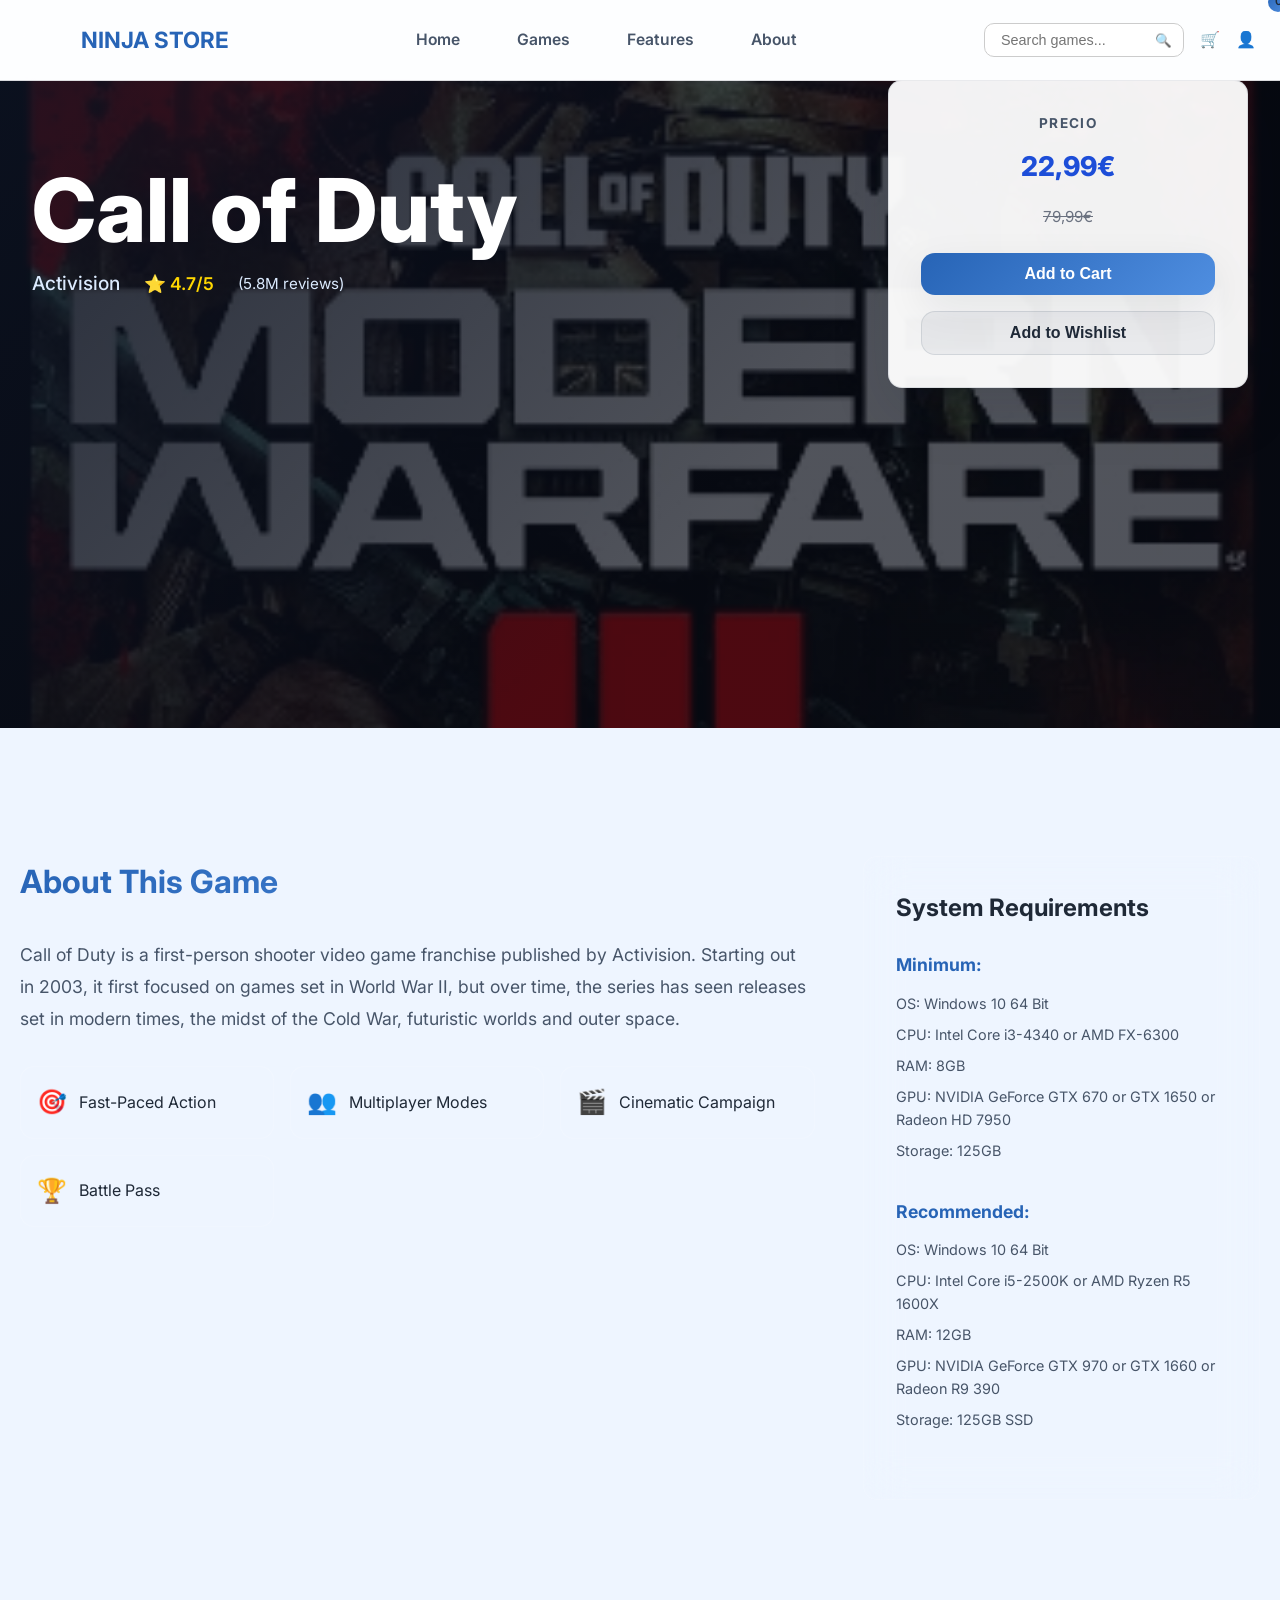
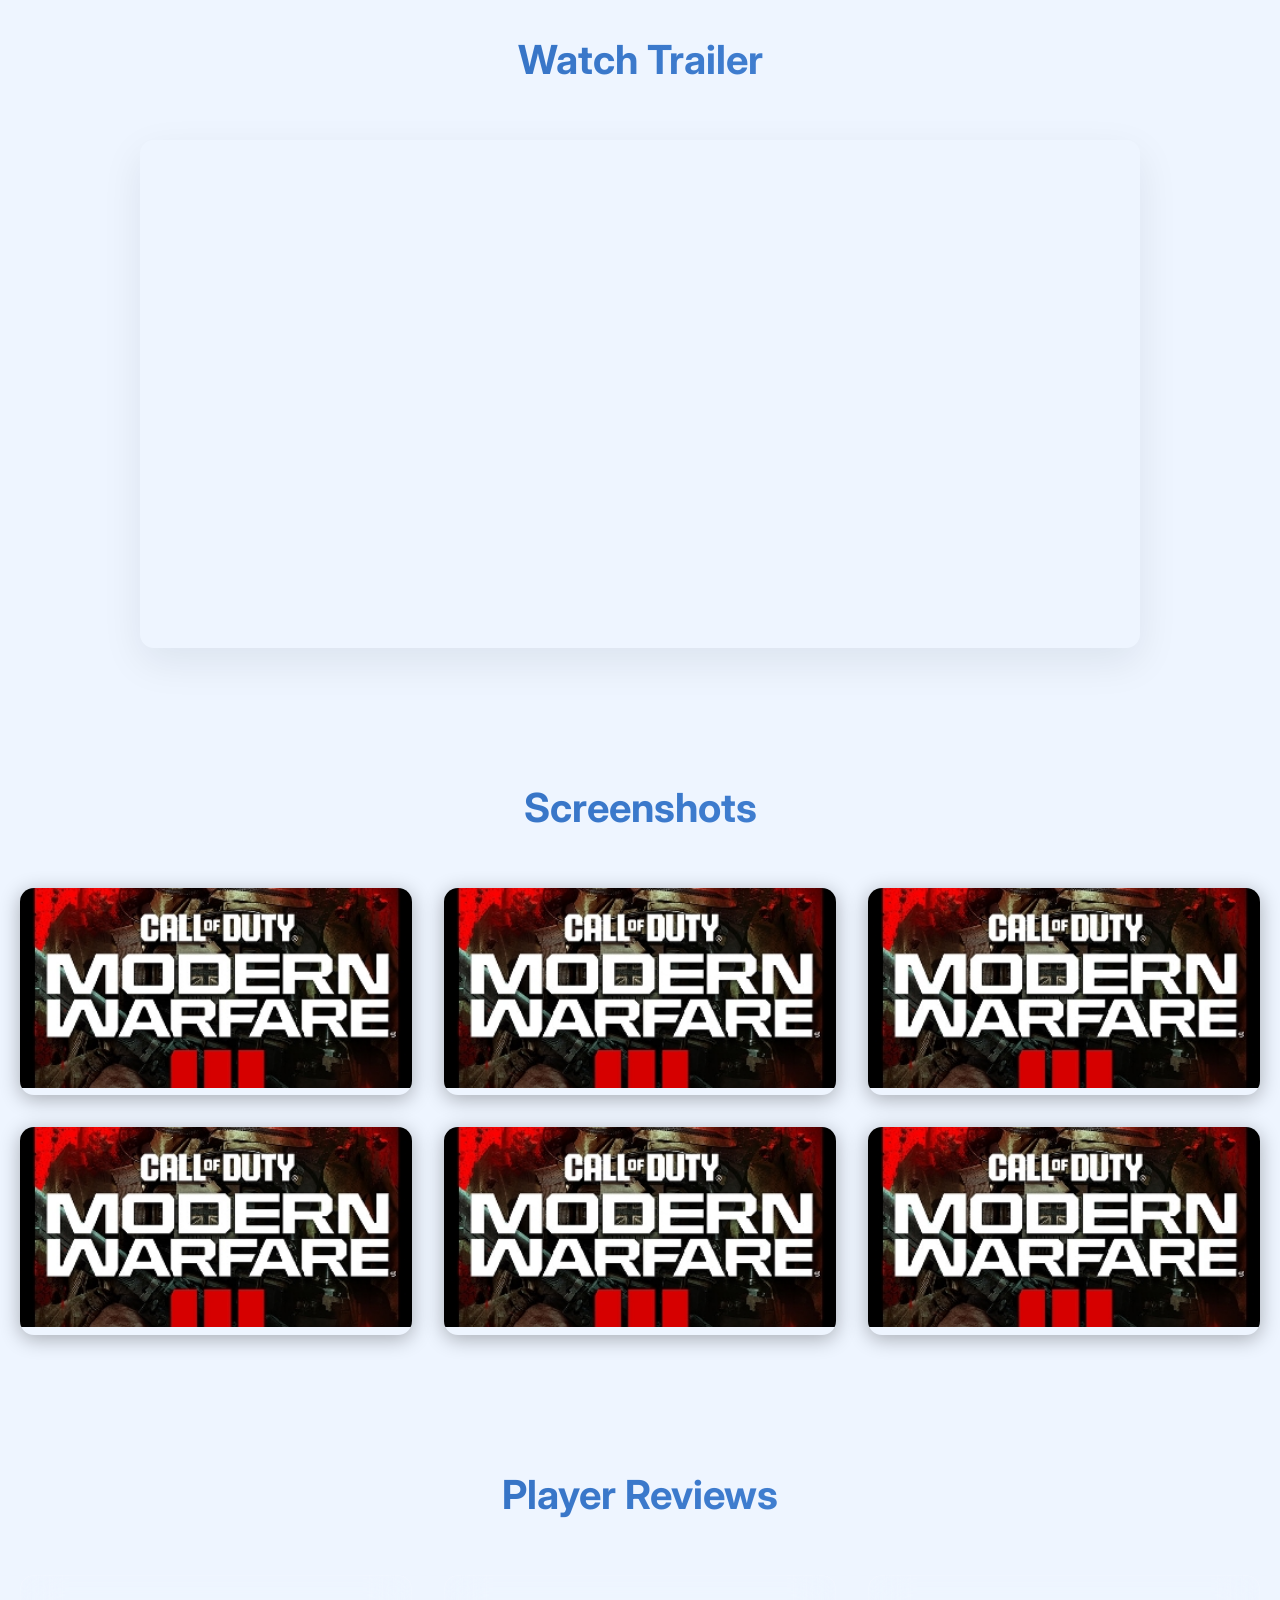
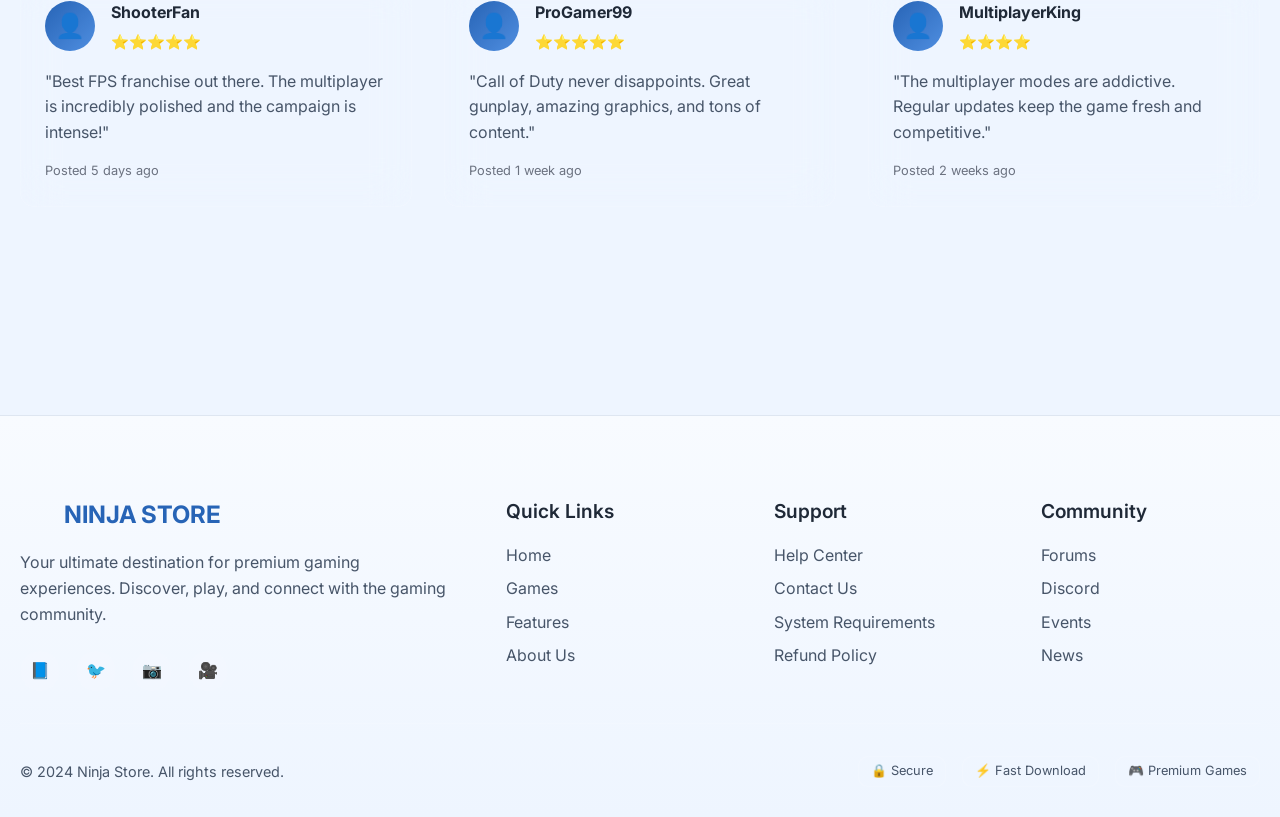
==== web/cod.html @ dfdd84ed "npi" ====
﻿<!DOCTYPE html>
<html lang="en">
<head>
    <meta charset="UTF-8">
    <meta name="viewport" content="width=device-width, initial-scale=1.0">
    <title>Call of Duty - Epic Games Store</title>
    <link rel="stylesheet" href="css.css">
    <link rel="icon" href="img/favicon.png">
    <link href="https://fonts.googleapis.com/css2?family=Inter:wght@300;400;500;600;700&display=swap" rel="stylesheet">
</head>
<body>
    <!-- Navigation -->
    <nav class="navbar">
        <div class="nav-container">
            <div class="nav-logo">
                <div class="logo"></div>
                <span class="logo-text">NINJA STORE</span>
            </div>

            <div class="nav-menu">
                <a href="Index.html" class="nav-link">Home</a>
                <a href="#games" class="nav-link">Games</a>
                <a href="#features" class="nav-link">Features</a>
                <a href="#about" class="nav-link">About</a>
            </div>

            <div class="nav-actions">
                <div class="search-box">
                    <input type="text" placeholder="Search games..." class="search-input">
                    <button class="search-btn">🔍</button>
                </div>
                <div class="cart-icon">🛒 <span class="cart-count">0</span></div>
                <div class="user-icon">👤</div>
            </div>
        </div>
    </nav>

    <!-- Game Banner -->
    <section class="game-banner">
        <div class="game-banner-bg" style="background-image: url('img/call of duty.jpg');"></div>
        <div class="game-banner-overlay"></div>
        <div class="game-banner-content">
            <div class="game-title-section">
                <h1 class="game-title">Call of Duty</h1>
                <div class="game-meta">
                    <span class="game-developer">Activision</span>
                    <span class="game-rating">⭐ 4.7/5</span>
                    <span class="game-reviews">(5.8M reviews)</span>
                </div>
            </div>
            <div class="game-price-box">
                <div class="price-label">Precio</div>
                <div class="price-discount">22,99€</div>
                <div class="original-price">79,99€</div>
                <div class="price-actions">
                    <button class="btn-primary">Add to Cart</button>
                    <button class="btn-secondary">Add to Wishlist</button>
                </div>
            </div>
        </div>
    </section>

    <!-- Game Content -->
    <main class="game-content">
        <!-- Game Description -->
        <section class="game-section">
            <div class="container">
                <div class="game-description-grid">
                    <div class="game-description">
                        <h2>About This Game</h2>
                        <p>Call of Duty is a first-person shooter video game franchise published by Activision. Starting out in 2003, it first focused on games set in World War II, but over time, the series has seen releases set in modern times, the midst of the Cold War, futuristic worlds and outer space.</p>

                        <div class="game-highlights">
                            <div class="highlight-item">
                                <span class="highlight-icon">🎯</span>
                                <span>Fast-Paced Action</span>
                            </div>
                            <div class="highlight-item">
                                <span class="highlight-icon">👥</span>
                                <span>Multiplayer Modes</span>
                            </div>
                            <div class="highlight-item">
                                <span class="highlight-icon">🎬</span>
                                <span>Cinematic Campaign</span>
                            </div>
                            <div class="highlight-item">
                                <span class="highlight-icon">🏆</span>
                                <span>Battle Pass</span>
                            </div>
                        </div>
                    </div>

                    <div class="game-sidebar">
                        <div class="game-specs">
                            <h3>System Requirements</h3>
                            <div class="specs-section">
                                <h4>Minimum:</h4>
                                <ul>
                                    <li>OS: Windows 10 64 Bit</li>
                                    <li>CPU: Intel Core i3-4340 or AMD FX-6300</li>
                                    <li>RAM: 8GB</li>
                                    <li>GPU: NVIDIA GeForce GTX 670 or GTX 1650 or Radeon HD 7950</li>
                                    <li>Storage: 125GB</li>
                                </ul>
                            </div>
                            <div class="specs-section">
                                <h4>Recommended:</h4>
                                <ul>
                                    <li>OS: Windows 10 64 Bit</li>
                                    <li>CPU: Intel Core i5-2500K or AMD Ryzen R5 1600X</li>
                                    <li>RAM: 12GB</li>
                                    <li>GPU: NVIDIA GeForce GTX 970 or GTX 1660 or Radeon R9 390</li>
                                    <li>Storage: 125GB SSD</li>
                                </ul>
                            </div>
                        </div>
                    </div>
                </div>
            </div>
        </section>

        <!-- Game Trailer -->
        <section class="game-section trailer-section">
            <div class="container">
                <h2>Watch Trailer</h2>
                <div class="trailer-container">
                    <div class="trailer-video">
                        <iframe width="100%" height="500" src="https://www.youtube.com/embed/LJW2SX1H9_4" frameborder="0" allowfullscreen></iframe>
                    </div>
                </div>
            </div>
        </section>

        <!-- Game Gallery -->
        <section class="game-section gallery-section">
            <div class="container">
                <h2>Screenshots</h2>
                <div class="gallery-grid">
                    <div class="gallery-item">
                        <img src="img/call of duty.jpg" alt="COD Screenshot 1">
                    </div>
                    <div class="gallery-item">
                        <img src="img/call of duty.jpg" alt="COD Screenshot 2">
                    </div>
                    <div class="gallery-item">
                        <img src="img/call of duty.jpg" alt="COD Screenshot 3">
                    </div>
                    <div class="gallery-item">
                        <img src="img/call of duty.jpg" alt="COD Screenshot 4">
                    </div>
                    <div class="gallery-item">
                        <img src="img/call of duty.jpg" alt="COD Screenshot 5">
                    </div>
                    <div class="gallery-item">
                        <img src="img/call of duty.jpg" alt="COD Screenshot 6">
                    </div>
                </div>
            </div>
        </section>

        <!-- Reviews Section -->
        <section class="game-section reviews-section">
            <div class="container">
                <h2>Player Reviews</h2>
                <div class="reviews-grid">
                    <div class="review-card">
                        <div class="review-header">
                            <div class="review-avatar">👤</div>
                            <div class="review-info">
                                <h4>ShooterFan</h4>
                                <div class="review-rating">⭐⭐⭐⭐⭐</div>
                            </div>
                        </div>
                        <p class="review-text">"Best FPS franchise out there. The multiplayer is incredibly polished and the campaign is intense!"</p>
                        <div class="review-date">Posted 5 days ago</div>
                    </div>

                    <div class="review-card">
                        <div class="review-header">
                            <div class="review-avatar">👤</div>
                            <div class="review-info">
                                <h4>ProGamer99</h4>
                                <div class="review-rating">⭐⭐⭐⭐⭐</div>
                            </div>
                        </div>
                        <p class="review-text">"Call of Duty never disappoints. Great gunplay, amazing graphics, and tons of content."</p>
                        <div class="review-date">Posted 1 week ago</div>
                    </div>

                    <div class="review-card">
                        <div class="review-header">
                            <div class="review-avatar">👤</div>
                            <div class="review-info">
                                <h4>MultiplayerKing</h4>
                                <div class="review-rating">⭐⭐⭐⭐</div>
                            </div>
                        </div>
                        <p class="review-text">"The multiplayer modes are addictive. Regular updates keep the game fresh and competitive."</p>
                        <div class="review-date">Posted 2 weeks ago</div>
                    </div>
                </div>
            </div>
        </section>
    </main>

    <!-- Footer -->
    <footer class="footer">
        <div class="container">
            <div class="footer-content">
                <div class="footer-section">
                    <div class="footer-logo">
                        <div class="footer-logo-img logo"></div>
                        <span class="footer-logo-text">NINJA STORE</span>
                    </div>
                    <p class="footer-description">Your ultimate destination for premium gaming experiences. Discover, play, and connect with the gaming community.</p>
                    <div class="footer-social">
                        <a href="#" class="social-link">📘</a>
                        <a href="#" class="social-link">🐦</a>
                        <a href="#" class="social-link">📷</a>
                        <a href="#" class="social-link">🎥</a>
                    </div>
                </div>

                <div class="footer-section">
                    <h4>Quick Links</h4>
                    <ul class="footer-links">
                        <li><a href="Index.html">Home</a></li>
                        <li><a href="#games">Games</a></li>
                        <li><a href="#features">Features</a></li>
                        <li><a href="#about">About Us</a></li>
                    </ul>
                </div>

                <div class="footer-section">
                    <h4>Support</h4>
                    <ul class="footer-links">
                        <li><a href="#">Help Center</a></li>
                        <li><a href="#">Contact Us</a></li>
                        <li><a href="#">System Requirements</a></li>
                        <li><a href="#">Refund Policy</a></li>
                    </ul>
                </div>

                <div class="footer-section">
                    <h4>Community</h4>
                    <ul class="footer-links">
                        <li><a href="#">Forums</a></li>
                        <li><a href="#">Discord</a></li>
                        <li><a href="#">Events</a></li>
                        <li><a href="#">News</a></li>
                    </ul>
                </div>
            </div>

            <div class="footer-bottom">
                <p>&copy; 2024 Ninja Store. All rights reserved.</p>
                <div class="footer-badges">
                    <span class="badge">🔒 Secure</span>
                    <span class="badge">⚡ Fast Download</span>
                    <span class="badge">🎮 Premium Games</span>
                </div>
            </div>
        </div>
    </footer>

    <script src="modal.js"></script>
</body>
</html>
---- web/css.css ----
﻿/* ===== MODERN GAMING THEME ===== */
:root {
  --primary-bg: #eef5ff;
  --secondary-bg: #ffffff;
  --accent-bg: #f6f9ff;
  --neon-blue: #2764b6;
  --neon-purple: #4b4f6b;
  --neon-pink: #e94878;
  --text-primary: #1f2937;
  --text-secondary: #475569;
  --text-muted: #6b7280;
  --gradient-primary: linear-gradient(135deg, #2764b6, #4f8ee0);
  --gradient-secondary: linear-gradient(135deg, #e94878, #8f6dcd);
  --shadow-primary: 0 14px 40px rgba(15, 23, 42, 0.08);
  --shadow-secondary: 0 10px 30px rgba(15, 23, 42, 0.06);
  --border-radius: 14px;
  --border-radius-sm: 10px;
  --transition: all 0.3s ease;
}

* {
  margin: 0;
  padding: 0;
  box-sizing: border-box;
}

body {
  font-family: 'Inter', -apple-system, BlinkMacSystemFont, 'Segoe UI', Roboto, sans-serif;
  background: var(--primary-bg);
  color: var(--text-primary);
  line-height: 1.6;
  overflow-x: hidden;
}

/* ===== HERO BANNER ===== */
.hero-banner {
  position: relative;
  min-height: 80vh;
  display: flex;
  align-items: center;
  justify-content: center;
  overflow: hidden;
  background: linear-gradient(135deg, #f5f8ff, #e8efff);
}

.hero-overlay {
  position: absolute;
  inset: 0;
  background: radial-gradient(circle at top left, rgba(39, 100, 182, 0.16), transparent 35%),
              radial-gradient(circle at bottom right, rgba(233, 72, 120, 0.1), transparent 30%);
}

.hero-content {
  position: relative;
  z-index: 2;
  text-align: center;
  max-width: 760px;
  padding: 2rem 20px;
  animation: fadeInUp 0.9s ease-out;
}

.hero-title {
  font-size: clamp(3rem, 7vw, 5.2rem);
  font-weight: 800;
  color: var(--text-primary);
  margin-bottom: 1rem;
  letter-spacing: -0.03em;
  line-height: 1.05;
}

.hero-subtitle {
  font-size: clamp(1rem, 2.2vw, 1.35rem);
  color: var(--text-secondary);
  margin-bottom: 2rem;
  font-weight: 500;
  max-width: 620px;
  margin-left: auto;
  margin-right: auto;
}

.hero-button {
  display: inline-flex;
  align-items: center;
  gap: 12px;
  background: linear-gradient(135deg, #2764b6, #4f8ee0);
  color: #ffffff;
  padding: 16px 34px;
  border-radius: 999px;
  border: none;
  font-size: 1.05rem;
  font-weight: 700;
  cursor: pointer;
  transition: var(--transition);
  box-shadow: 0 18px 45px rgba(39, 100, 182, 0.18);
  text-decoration: none;
  position: relative;
  overflow: hidden;
}

.hero-button::before {
  content: '';
  position: absolute;
  top: 0;
  left: -100%;
  width: 100%;
  height: 100%;
  background: rgba(255, 255, 255, 0.2);
  transition: left 0.5s;
}

.hero-button:hover::before {
  left: 100%;
}

.hero-button:hover {
  transform: translateY(-2px);
  box-shadow: 0 8px 20px rgba(0, 0, 0, 0.12);
}

.hero-button svg {
  transition: transform 0.3s ease;
}

.hero-button:hover svg {
  transform: translateY(2px);
}

.hero-particles {
  position: absolute;
  top: 0;
  left: 0;
  width: 100%;
  height: 100%;
  pointer-events: none;
}

.particle {
  position: absolute;
  background: var(--neon-blue);
  border-radius: 50%;
  animation: float 6s ease-in-out infinite;
}

.particle-1 {
  width: 4px;
  height: 4px;
  top: 20%;
  left: 10%;
  animation-delay: 0s;
}

.particle-2 {
  width: 6px;
  height: 6px;
  top: 60%;
  right: 15%;
  animation-delay: 2s;
  background: var(--neon-purple);
}

.particle-3 {
  width: 3px;
  height: 3px;
  bottom: 30%;
  left: 80%;
  animation-delay: 4s;
  background: var(--neon-pink);
}

@keyframes float {
  0%, 100% {
    transform: translateY(0px) rotate(0deg);
    opacity: 0.7;
  }
  50% {
    transform: translateY(-20px) rotate(180deg);
    opacity: 1;
  }
}

@keyframes fadeInUp {
  from {
    opacity: 0;
    transform: translateY(30px);
  }
  to {
    opacity: 1;
    transform: translateY(0);
  }
}

/* ===== NAVIGATION ===== */
.navbar {
  position: fixed;
  top: 0;
  left: 0;
  width: 100%;
  background: rgba(255, 255, 255, 0.88);
  border-bottom: 1px solid rgba(15, 23, 42, 0.08);
  backdrop-filter: blur(18px);
  z-index: 1000;
  transition: all 0.3s ease;
}

.navbar.scrolled {
  background: rgba(255, 255, 255, 0.96);
  box-shadow: 0 18px 50px rgba(15, 23, 42, 0.09);
}

.nav-container {
  max-width: 1400px;
  margin: 0 auto;
  padding: 0 24px;
  display: flex;
  align-items: center;
  justify-content: space-between;
  height: 80px;
}

.nav-logo {
  display: flex;
  align-items: center;
  gap: 12px;
}

.logo-img {
  width: 40px;
  height: 40px;
  transition: var(--transition);
}

.logo-img:hover {
  transform: scale(1.05);
}

.logo-text {
  font-size: 1.4rem;
  font-weight: 700;
  color: var(--neon-blue);
}

.nav-menu {
  display: flex;
  gap: 1.8rem;
}

.nav-link {
  color: var(--text-secondary);
  text-decoration: none;
  font-weight: 600;
  font-size: 0.98rem;
  position: relative;
  transition: var(--transition);
  padding: 10px 14px;
  border-radius: var(--border-radius-sm);
}

.nav-link:hover,
.nav-link.active {
  color: var(--neon-blue);
  background: rgba(0, 119, 204, 0.08);
}

.nav-link::after {
  content: '';
  position: absolute;
  bottom: 0;
  left: 50%;
  width: 0;
  height: 2px;
  background: var(--gradient-primary);
  transition: all 0.3s ease;
  transform: translateX(-50%);
}

.nav-link:hover::after,
.nav-link.active::after {
  width: 100%;
}

.nav-actions {
  display: flex;
  align-items: center;
  gap: 1rem;
}

.search-box {
  position: relative;
  display: flex;
  align-items: center;
}

.search-input {
  background: #ffffff;
  border: 1px solid #cccccc;
  border-radius: var(--border-radius-sm);
  padding: 8px 40px 8px 16px;
  color: var(--text-primary);
  font-size: 0.9rem;
  width: 200px;
  transition: var(--transition);
}

.search-input:focus {
  outline: none;
  border-color: var(--neon-blue);
  box-shadow: 0 0 0 2px rgba(0, 119, 204, 0.15);
  width: 250px;
}

.search-btn {
  position: absolute;
  right: 8px;
  background: none;
  border: none;
  color: var(--text-secondary);
  cursor: pointer;
  padding: 4px;
  border-radius: 4px;
  transition: var(--transition);
}

.search-btn:hover {
  color: var(--neon-blue);
  background: rgba(0, 119, 204, 0.1);
}

.cart-btn,
.user-btn {
  position: relative;
  background: #ffffff;
  border: 1px solid #cccccc;
  border-radius: var(--border-radius-sm);
  padding: 10px;
  color: var(--text-secondary);
  cursor: pointer;
  transition: var(--transition);
}

.cart-btn:hover,
.user-btn:hover {
  background: #f0f8ff;
  border-color: var(--neon-blue);
  color: var(--neon-blue);
  transform: scale(1.05);
}

.language-selector {
  display: flex;
  align-items: center;
}

.language-selector select {
  background: #ffffff;
  border: 1px solid #cccccc;
  border-radius: 999px;
  color: var(--text-primary);
  padding: 8px 12px;
  font-size: 0.9rem;
  cursor: pointer;
  transition: var(--transition);
}

.language-selector select:hover {
  border-color: var(--neon-blue);
}

.language-selector select:focus {
  outline: none;
  box-shadow: 0 0 0 4px rgba(0, 119, 204, 0.15);
}

.cart-count {
  position: absolute;
  top: -8px;
  right: -8px;
  background: var(--gradient-primary);
  color: var(--text-primary);
  border-radius: 50%;
  width: 20px;
  height: 20px;
  font-size: 0.7rem;
  font-weight: 600;
  display: flex;
  align-items: center;
  justify-content: center;
}

/* ===== CONTAINER & SECTIONS ===== */
.container {
  max-width: 1400px;
  margin: 0 auto;
  padding: 0 20px;
}

.games-section {
  padding: 120px 0 80px;
}

.section-header {
  text-align: center;
  margin-bottom: 4rem;
}

.section-title {
  font-size: clamp(2rem, 4vw, 3rem);
  font-weight: 700;
  background: var(--gradient-primary);
  -webkit-background-clip: text;
  -webkit-text-fill-color: transparent;
  background-clip: text;
  margin-bottom: 1rem;
}

.section-subtitle {
  font-size: 1.1rem;
  color: var(--text-secondary);
  max-width: 600px;
  margin: 0 auto;
}

.view-all-container {
  text-align: center;
  margin-top: 3rem;
}

.view-all-btn {
  display: inline-flex;
  align-items: center;
  gap: 8px;
  background: rgba(255, 255, 255, 0.05);
  border: 1px solid rgba(255, 255, 255, 0.1);
  color: var(--text-primary);
  padding: 12px 24px;
  border-radius: var(--border-radius);
  font-size: 1rem;
  font-weight: 500;
  cursor: pointer;
  transition: var(--transition);
  text-decoration: none;
}

.view-all-btn:hover {
  background: #0077cc;
  border-color: var(--neon-blue);
  transform: translateY(-2px);
  box-shadow: var(--shadow-primary);
}

.view-all-btn svg {
  transition: transform 0.3s ease;
}

.view-all-btn:hover svg {
  transform: translateX(4px);
}

/* ===== FEATURES SECTION ===== */
.features-section {
  padding: 80px 0;
  background: rgba(255, 255, 255, 0.02);
}

.features-grid {
  display: grid;
  grid-template-columns: repeat(auto-fit, minmax(300px, 1fr));
  gap: 2rem;
  margin-top: 3rem;
}

.feature-card {
  background: #ffffff;
  border: 1px solid #cccccc;
  border-radius: var(--border-radius);
  padding: 2rem;
  text-align: center;
  transition: var(--transition);
  position: relative;
  overflow: hidden;
}

.feature-card::before {
  content: '';
  position: absolute;
  top: 0;
  left: 0;
  width: 100%;
  height: 100%;
  background: rgba(255, 255, 255, 0.06);
  opacity: 0;
  transition: opacity 0.3s ease;
}

.feature-card:hover::before {
  opacity: 1;
}

.feature-card:hover {
  transform: translateY(-3px);
  border-color: var(--neon-blue);
  box-shadow: var(--shadow-primary);
}

.feature-icon {
  width: 80px;
  height: 80px;
  margin: 0 auto 1.5rem;
  background: #0077cc;
  border-radius: 50%;
  display: flex;
  align-items: center;
  justify-content: center;
  color: #ffffff;
  transition: var(--transition);
}

.feature-card:hover .feature-icon {
  transform: scale(1.05);
  box-shadow: 0 0 12px rgba(0, 0, 0, 0.08);
}

.feature-card h3 {
  font-size: 1.5rem;
  font-weight: 600;
  margin-bottom: 1rem;
  color: var(--text-primary);
}

.feature-card p {
  color: var(--text-secondary);
  line-height: 1.6;
}
.oferta_joc{
    width: 341px; 
    /*IMPORTANT*/
    margin-right: 0px; 
}
.imatge_joc {
  border-radius: 12px 12px 0px 0px;
    background-image:var(--joc-bg);
    background-size: 100%;
    background-position: 0px 0px;
    width: 341px;
    height: 450px;
    display: flex;
    transition-property: background-size, background-position, box-shadow, filter;
    transition-duration: 0.75s;
    transition-timing-function: ease-out;
    position: relative;
    overflow: hidden;
    box-shadow: 0 4px 12px rgba(0, 0, 0, 0.3);
}

.imatge_joc:hover{
   background-size: 110%;
   background-position: -20px -40px;
   box-shadow: 0 12px 28px rgba(255, 215, 0, 0.25), 0 8px 20px rgba(0, 0, 0, 0.5);
   filter: brightness(1.1);
}

/* View Details Overlay */
.imatge_joc::after {
  content: 'Ver Detalles';
  position: absolute;
  top: 0;
  left: 0;
  width: 100%;
  height: 100%;
  background: rgba(0, 0, 0, 0.8);
  display: flex;
  align-items: center;
  justify-content: center;
  font-size: 18px;
  font-weight: bold;
  color: white;
  opacity: 0;
  transition: opacity 0.4s ease, transform 0.4s ease;
  border-radius: 12px 12px 0px 0px;
  transform: scale(0.95);
}

.imatge_joc:hover::after {
  opacity: 1;
  transform: scale(1);
}

.fortnite{--joc-bg:url("img/fortnite.jpg"); }
.grandtheftautov{--joc-bg:url("img/gta.jpg"); }
.callofduty{--joc-bg:url("img/call of duty.jpg"); }
.schedule{--joc-bg:url("img/schedule1.webp"); }
.farcry{--joc-bg:url("img/farcry6.webp"); }
.fifa{--joc-bg:url("img/fifa26.webp"); }

.img_social{
    background-image:var(--social-bg) ;
    background-repeat: no-repeat;
    background-size: 75%;
    width: 64px;
    height: 64px;
    margin-right: 25px;
    transition: all 0.3s cubic-bezier(0.25, 0.46, 0.45, 0.94);
    background-position: center;
    float: left; 
}
.img_social:hover{
   background-size: 100%;
   transform: scale(1.15);
   filter: drop-shadow(0 4px 8px rgba(255, 215, 0, 0.3));
}
.twitter{
  --social-bg:url('img/social/twitter.png');}
.facebook{
   --social-bg:url('img/social/facebook.png');}
.twitch{
    --social-bg:url('img/social/twitch.png');}
.youtube{
    --social-bg:url('img/social/youtube.png');}
.instagram{
    --social-bg:url('img/social/instagram.png');}
.discord{
    --social-bg:url('img/social/discord.png');}
@keyframes titleGlow {
    from {
        color: white;
        text-shadow: 0 0 0px rgba(255, 215, 0, 0);
    }
    to {
        color: #ffd700;
        text-shadow: 0 0 12px rgba(255, 215, 0, 0.6);
    }
}

.titol_jocs{
    font-weight: bold;
    font-size: 18px;
    color: white;
    transition: all 0.3s cubic-bezier(0.25, 0.46, 0.45, 0.94);
    letter-spacing: 0.5px;
}

.slide:hover .titol_jocs {
    animation: titleGlow 0.5s ease-out forwards;
}
/* ===== GLASSMORPHISM CARD INFO ===== */
.info_joc_oferta{
    padding: 24px;
    margin-top: -4px;
    background: rgba(255, 255, 255, 0.08);
    backdrop-filter: blur(20px);
    border: 1px solid rgba(255, 255, 255, 0.1);
    width: 300px;
    border-radius: 0 0 var(--border-radius) var(--border-radius);
    float: left;
    transition: var(--transition);
    box-shadow: 0 8px 32px rgba(0, 0, 0, 0.3);
    position: relative;
}

.info_joc_oferta::before {
  content: '';
  position: absolute;
  top: 0;
  left: 0;
  right: 0;
  height: 1px;
  background: #cccccc;
  opacity: 0;
  transition: opacity 0.3s ease;
}

.slide:hover .info_joc_oferta::before {
  opacity: 1;
}

.slide:hover .info_joc_oferta {
    background: rgba(255, 255, 255, 0.16);
    border-color: #cccccc;
    box-shadow: 0 8px 20px rgba(0, 0, 0, 0.08);
    transform: translateY(-1px);
}

/* ===== GAME CARD HOVER PREVIEW ===== */
.slide {
    position: relative;
    transition: var(--transition);
}

.game-hover-preview {
    position: absolute;
    top: 100%;
    left: 50%;
    transform: translateX(-50%);
    background: #ffffff;
    border: 1px solid #cccccc;
    border-radius: var(--border-radius);
    padding: 1rem;
    min-width: 250px;
    opacity: 0;
    visibility: hidden;
    z-index: 1000;
    transition: all 0.3s ease;
    box-shadow: 0 8px 20px rgba(0, 0, 0, 0.08);
    pointer-events: none;
}

.slide:hover .game-hover-preview {
    opacity: 1;
    visibility: visible;
    transform: translateX(-50%) translateY(10px);
}

.game-preview-title {
    color: var(--neon-blue);
    font-size: 1.1rem;
    font-weight: 600;
    margin-bottom: 0.5rem;
    text-align: center;
}

.game-preview-desc {
    color: var(--text-secondary);
    font-size: 0.9rem;
    line-height: 1.4;
    margin-bottom: 1rem;
    text-align: center;
}

.game-preview-price {
    display: flex;
    justify-content: center;
    align-items: center;
    gap: 0.5rem;
}

.game-preview-price .final-price {
    color: var(--neon-blue);
    font-weight: 700;
    font-size: 1.1rem;
}

.game-preview-price .original-price {
    color: var(--text-muted);
    text-decoration: line-through;
    font-size: 0.9rem;
}

.game-preview-link {
    display: block;
    text-align: center;
    margin-top: 0.5rem;
    color: var(--neon-blue);
    text-decoration: none;
    font-size: 0.9rem;
    font-weight: 500;
    transition: var(--transition);
}

.game-preview-link:hover {
    color: var(--text-primary);
}

/* ===== MODERN TEXT STYLES ===== */
.titol_jocs{
    font-weight: 700;
    font-size: 1.4rem;
    color: var(--text-primary);
    transition: var(--transition);
    letter-spacing: 0.5px;
    margin-bottom: 8px;
    line-height: 1.3;
}

.slide:hover .titol_jocs {
    color: var(--neon-blue);
    transform: translateY(-1px);
}

.Edition{
    color: var(--text-secondary);
    font-size: 0.9rem;
    font-weight: 500;
    text-transform: uppercase;
    letter-spacing: 1px;
    margin-bottom: 16px;
    transition: var(--transition);
}

.slide:hover .Edition {
    color: var(--neon-purple);
}

/* ===== MODERN PRICE STYLES ===== */
.preus {
    display: flex;
    align-items: center;
    justify-content: space-between;
    gap: 12px;
}
.descompte{
    background: #cc0000;
    color: white;
    padding: 8px 16px;
    border-radius: var(--border-radius-sm);
    font-weight: 700;
    font-size: 1rem;
    box-shadow: 0 4px 12px rgba(0, 0, 0, 0.08);
    transition: var(--transition);
    border: 1px solid #a30000;
}

.slide:hover .descompte {
    animation: discountPulse 0.6s ease-in-out;
    box-shadow: 0 6px 20px rgba(0, 0, 0, 0.12);
    background: #cc0000;
}

.preu_tatxat{
   color: var(--text-muted);
    text-decoration: line-through;
    font-size: 0.9rem;
    transition: var(--transition);
}

.slide:hover .preu_tatxat {
    color: var(--text-secondary);
}

.preu_actual {
   color: var(--neon-blue);
    font-weight: 700;
    font-size: 1.3rem;
    transition: var(--transition);
}

.slide:hover .preu_actual {
    color: #005cb8;
    transform: scale(1.03);
}
.Edition{
    color: #aaa;
    font-size: 14px;
    transition: all 0.3s ease;
    letter-spacing: 0.3px;
}

.slide:hover .Edition {
    color: #bbb;
}
.menu{
    display: flex;
    align-items: center;
    padding: 10px 30px;
    color: #111111;
   background-color: #f0f0f0;
   height: 60px;
   width: 101%;
   justify-content: space-between;
  margin-left:-70px;
}
.menu a{
    margin: 20px;
}
.logo{
    background-image:url(img/Ninja-Logo.png);
    width: 45px;
    height: 45px;
    transition-duration: 1s;
    transition-property: all;
}
.logo:hover{
    background-image:url(img/logo2.png);
}
.links_menu a {
  display: flex;
  padding: 0px 30px;
  color: aliceblue;
  text-decoration: none;
}

.links_menu a:hover{
    color: black;
    background-color: #dddddd;
    padding: 30px 30px;
    transition-property: all;
    transition-duration: 0.2s;
}
.links_menu {
    display: flex;
    align-items: center;
    /*border :1px solid white ; */
}
.xarxes_socials {
   justify-content: space-between;
    clear: both;
    /*border:1px solid black;*/
    width: 100%;
    height: 70px;
   justify-content: center;
   display: flex;

}
.cards {
    display: flex;
    justify-content: center;
}

/* ===== ANIMATIONS ===== */
@keyframes discountPulse {
    0%, 100% {
        transform: scale(1);
    }
    50% {
        transform: scale(1.1);
    }
}

@keyframes priceShine {
    0%, 100% {
        color: var(--neon-blue);
    }
    50% {
        color: var(--neon-purple);
    }
}

/* ===== FOOTER ===== */
.footer {
  background: linear-gradient(180deg, #f8fbff 0%, #eef5ff 100%);
  border-top: 1px solid rgba(39, 56, 82, 0.08);
  padding: 80px 0 30px;
  margin-top: 80px;
}

.footer-content {
  display: grid;
  grid-template-columns: 2fr 1fr 1fr 1fr;
  gap: 3rem;
  margin-bottom: 2rem;
}

.footer-section h4 {
  color: var(--text-primary);
  font-size: 1.2rem;
  font-weight: 600;
  margin-bottom: 1rem;
}

.footer-logo {
  display: flex;
  align-items: center;
  gap: 12px;
  margin-bottom: 1rem;
}

.footer-logo-img {
  width: 32px;
  height: 32px;
}

.footer-logo-text {
  font-size: 1.5rem;
  font-weight: 700;
  color: var(--neon-blue);
}

.footer-description {
  color: var(--text-secondary);
  line-height: 1.6;
  margin-bottom: 1.5rem;
}

.footer-social {
  display: flex;
  gap: 1rem;
}

.social-link {
  display: flex;
  align-items: center;
  justify-content: center;
  width: 40px;
  height: 40px;
  background: rgba(255, 255, 255, 0.05);
  border-radius: 50%;
  color: var(--text-secondary);
  transition: var(--transition);
  text-decoration: none;
}

.social-link:hover {
  background: var(--gradient-primary);
  color: var(--text-primary);
  transform: translateY(-3px);
  box-shadow: var(--shadow-primary);
}

.footer-links {
  list-style: none;
}

.footer-links li {
  margin-bottom: 0.5rem;
}

.footer-links a {
  color: var(--text-secondary);
  text-decoration: none;
  transition: var(--transition);
}

.footer-links a:hover {
  color: var(--neon-blue);
}

.footer-bottom {
  border-top: 1px solid rgba(255, 255, 255, 0.1);
  padding-top: 2rem;
  display: flex;
  justify-content: space-between;
  align-items: center;
  flex-wrap: wrap;
  gap: 1rem;
}

.footer-bottom p {
  color: var(--text-secondary);
  font-size: 0.9rem;
}

.footer-badges {
  display: flex;
  gap: 1rem;
}

.badge {
  background: rgba(255, 255, 255, 0.05);
  color: var(--text-secondary);
  padding: 4px 12px;
  border-radius: var(--border-radius-sm);
  font-size: 0.8rem;
  border: 1px solid rgba(255, 255, 255, 0.1);
}

/* ===== INDIVIDUAL GAME PAGE STYLES ===== */

/* Game Banner */
.game-banner {
  position: relative;
  min-height: 72vh;
  overflow: hidden;
  margin-top: 80px;
  background: linear-gradient(180deg, rgba(15, 23, 42, 0.12), rgba(15, 23, 42, 0.04));
}

.game-banner-bg {
  position: absolute;
  inset: 0;
  background-size: cover;
  background-position: center;
  filter: brightness(0.35) saturate(1.15);
  transform: scale(1.03);
}

.game-banner-overlay {
  position: absolute;
  inset: 0;
  background: linear-gradient(135deg, rgba(15, 23, 42, 0.72), rgba(39, 56, 104, 0.16) 60%);
}

.game-banner-content {
  position: relative;
  z-index: 2;
  height: 100%;
  display: flex;
  align-items: center;
  justify-content: space-between;
  padding: 0 2rem;
  max-width: 1400px;
  margin: 0 auto;
  gap: 3rem;
}

.game-title-section {
  flex: 1;
  max-width: 55%;
}

.game-title {
  font-size: clamp(3rem, 7vw, 5.5rem);
  font-weight: 800;
  color: #ffffff;
  margin-bottom: 1rem;
  line-height: 0.95;
}

.game-meta {
  display: flex;
  gap: 1.5rem;
  align-items: center;
  flex-wrap: wrap;
}

.game-developer {
  color: #dbeafe;
  font-size: 1.2rem;
  font-weight: 500;
}

.game-rating {
  color: #ffd700;
  font-size: 1.1rem;
  font-weight: 600;
}

.game-reviews {
  color: #dbeafe;
  font-size: 0.95rem;
}

.game-price-box {
  background: rgba(255, 255, 255, 0.95);
  border: 1px solid rgba(39, 62, 86, 0.12);
  border-radius: var(--border-radius);
  padding: 2rem;
  width: min(360px, 100%);
  box-shadow: 0 24px 60px rgba(15, 23, 42, 0.12);
}

.price-label {
  font-size: 0.85rem;
  color: var(--text-secondary);
  margin-bottom: 0.65rem;
  text-align: center;
  font-weight: 700;
  letter-spacing: 0.1em;
  text-transform: uppercase;
}

.price-discount {
  font-size: 1.7rem;
  font-weight: 800;
  color: #1d4ed8;
  text-align: center;
  margin-bottom: 1rem;
}

.original-price {
  color: var(--text-muted);
  text-decoration: line-through;
  font-size: 0.95rem;
  text-align: center;
  margin-bottom: 1.5rem;
}

.price-actions {
  display: flex;
  flex-direction: column;
  gap: 1rem;
}

.btn-primary, .btn-secondary {
  padding: 12px 24px;
  border-radius: var(--border-radius);
  font-weight: 600;
  font-size: 1rem;
  text-decoration: none;
  text-align: center;
  transition: var(--transition);
  border: none;
  cursor: pointer;
}

.btn-primary {
  background: var(--gradient-primary);
  color: #ffffff;
  box-shadow: var(--shadow-primary);
}

.btn-primary:hover {
  transform: translateY(-2px);
  box-shadow: 0 10px 24px rgba(15, 23, 42, 0.16);
}

.btn-secondary {
  background: rgba(39, 62, 86, 0.06);
  color: var(--text-primary);
  border: 1px solid rgba(39, 62, 86, 0.12);
}

.btn-secondary:hover {
  background: rgba(255, 255, 255, 0.2);
  border-color: var(--neon-blue);
}

/* Game Content */
.game-content {
  padding: 4rem 0;
}

.game-section {
  padding: 4rem 0;
}

.game-section h2 {
  font-size: 2.5rem;
  font-weight: 700;
  color: var(--text-primary);
  text-align: center;
  margin-bottom: 3rem;
  background: var(--gradient-primary);
  -webkit-background-clip: text;
  -webkit-text-fill-color: transparent;
  background-clip: text;
}

.game-description-grid {
  display: grid;
  grid-template-columns: 2fr 1fr;
  gap: 3rem;
  align-items: start;
}

.game-description h2 {
  text-align: left;
  margin-bottom: 2rem;
  font-size: 2rem;
}

.game-description p {
  color: var(--text-secondary);
  line-height: 1.8;
  font-size: 1.1rem;
  margin-bottom: 2rem;
}

.game-highlights {
  display: grid;
  grid-template-columns: repeat(auto-fit, minmax(200px, 1fr));
  gap: 1rem;
}

.highlight-item {
  display: flex;
  align-items: center;
  gap: 12px;
  padding: 1rem;
  background: rgba(255, 255, 255, 0.05);
  border-radius: var(--border-radius);
  border: 1px solid rgba(255, 255, 255, 0.1);
  transition: var(--transition);
}

.highlight-item:hover {
  background: rgba(255, 255, 255, 0.1);
  border-color: var(--neon-blue);
  transform: translateY(-2px);
}

.highlight-icon {
  font-size: 1.5rem;
}

.game-sidebar {
  position: sticky;
  top: 2rem;
}

.game-specs {
  background: rgba(255, 255, 255, 0.05);
  backdrop-filter: blur(20px);
  border: 1px solid rgba(255, 255, 255, 0.1);
  border-radius: var(--border-radius);
  padding: 2rem;
}

.game-specs h3 {
  color: var(--text-primary);
  font-size: 1.5rem;
  margin-bottom: 1.5rem;
}

.specs-section {
  margin-bottom: 2rem;
}

.specs-section h4 {
  color: var(--neon-blue);
  font-size: 1.1rem;
  margin-bottom: 0.5rem;
}

.specs-section ul {
  list-style: none;
  padding: 0;
}

.specs-section li {
  color: var(--text-secondary);
  padding: 0.25rem 0;
  font-size: 0.9rem;
}

/* Trailer Section */
.trailer-container {
  max-width: 1000px;
  margin: 0 auto;
}

.trailer-video {
  border-radius: var(--border-radius);
  overflow: hidden;
  box-shadow: var(--shadow-primary);
}

/* Gallery Section */
.gallery-grid {
  display: grid;
  grid-template-columns: repeat(auto-fit, minmax(300px, 1fr));
  gap: 2rem;
}

.gallery-item {
  border-radius: var(--border-radius);
  overflow: hidden;
  transition: var(--transition);
  box-shadow: 0 4px 20px rgba(0, 0, 0, 0.3);
}

.gallery-item:hover {
  transform: scale(1.05);
  box-shadow: 0 8px 30px rgba(0, 0, 0, 0.4);
}

.gallery-item img {
  width: 100%;
  height: 200px;
  object-fit: cover;
  transition: var(--transition);
}

.gallery-item:hover img {
  transform: scale(1.1);
}

/* Reviews Section */
.reviews-grid {
  display: grid;
  grid-template-columns: repeat(auto-fit, minmax(350px, 1fr));
  gap: 2rem;
}

.review-card {
  background: rgba(255, 255, 255, 0.05);
  backdrop-filter: blur(20px);
  border: 1px solid rgba(255, 255, 255, 0.1);
  border-radius: var(--border-radius);
  padding: 1.5rem;
  transition: var(--transition);
}

.review-card:hover {
  background: rgba(255, 255, 255, 0.1);
  border-color: var(--neon-blue);
  transform: translateY(-2px);
}

.review-header {
  display: flex;
  align-items: center;
  gap: 1rem;
  margin-bottom: 1rem;
}

.review-avatar {
  width: 50px;
  height: 50px;
  background: var(--gradient-primary);
  border-radius: 50%;
  display: flex;
  align-items: center;
  justify-content: center;
  font-size: 1.5rem;
}

.review-info h4 {
  color: var(--text-primary);
  margin-bottom: 0.25rem;
}

.review-rating {
  color: #ffd700;
  font-size: 0.9rem;
}

.review-text {
  color: var(--text-secondary);
  line-height: 1.6;
  margin-bottom: 1rem;
}

.review-date {
  color: var(--text-muted);
  font-size: 0.8rem;
}

/* ===== RESPONSIVE DESIGN ===== */
@media (max-width: 1024px) {
  .nav-menu {
    display: none;
  }

  .footer-content {
    grid-template-columns: 1fr;
    gap: 2rem;
  }

  .hero-title {
    font-size: clamp(2.5rem, 10vw, 5rem);
  }

  .game-banner-content {
    flex-direction: column;
    text-align: center;
    gap: 2rem;
  }

  .game-description-grid {
    grid-template-columns: 1fr;
  }

  .game-sidebar {
    position: static;
  }
}

@media (max-width: 768px) {
  .nav-actions {
    display: none;
  }

  .hero-banner {
    height: 90vh;
  }

  .hero-content {
    padding: 0 15px;
  }

  .features-grid {
    grid-template-columns: 1fr;
  }

  .footer-bottom {
    flex-direction: column;
    text-align: center;
  }

  .footer-badges {
    justify-content: center;
  }

  .game-banner {
    height: 60vh;
  }

  .game-title {
    font-size: clamp(2rem, 12vw, 4rem);
  }

  .game-meta {
    justify-content: center;
  }

  .game-price-box {
    min-width: 280px;
  }

  .price-actions {
    flex-direction: row;
    gap: 0.5rem;
  }

  .btn-primary, .btn-secondary {
    flex: 1;
    padding: 10px 16px;
    font-size: 0.9rem;
  }

  .gallery-grid {
    grid-template-columns: 1fr;
  }

  .reviews-grid {
    grid-template-columns: 1fr;
  }

  .trailer-video iframe {
    height: 250px;
  }
}
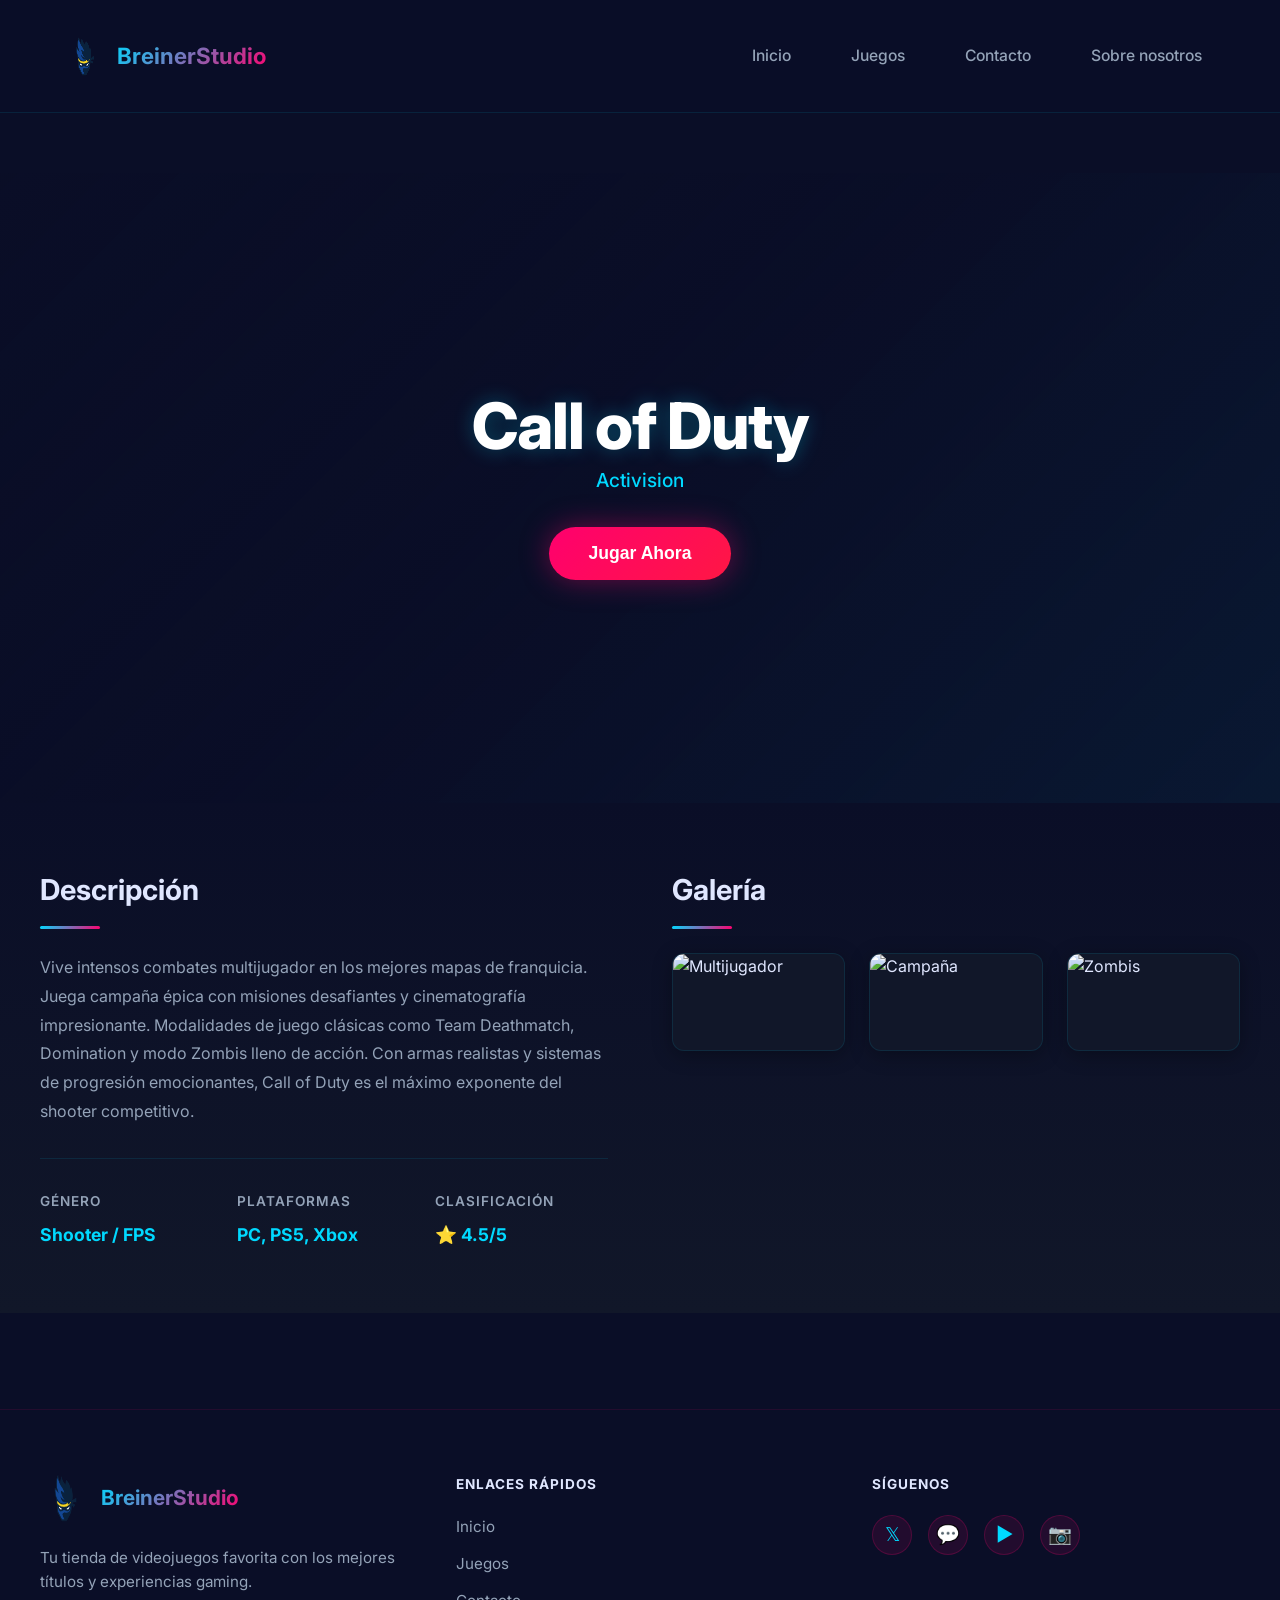
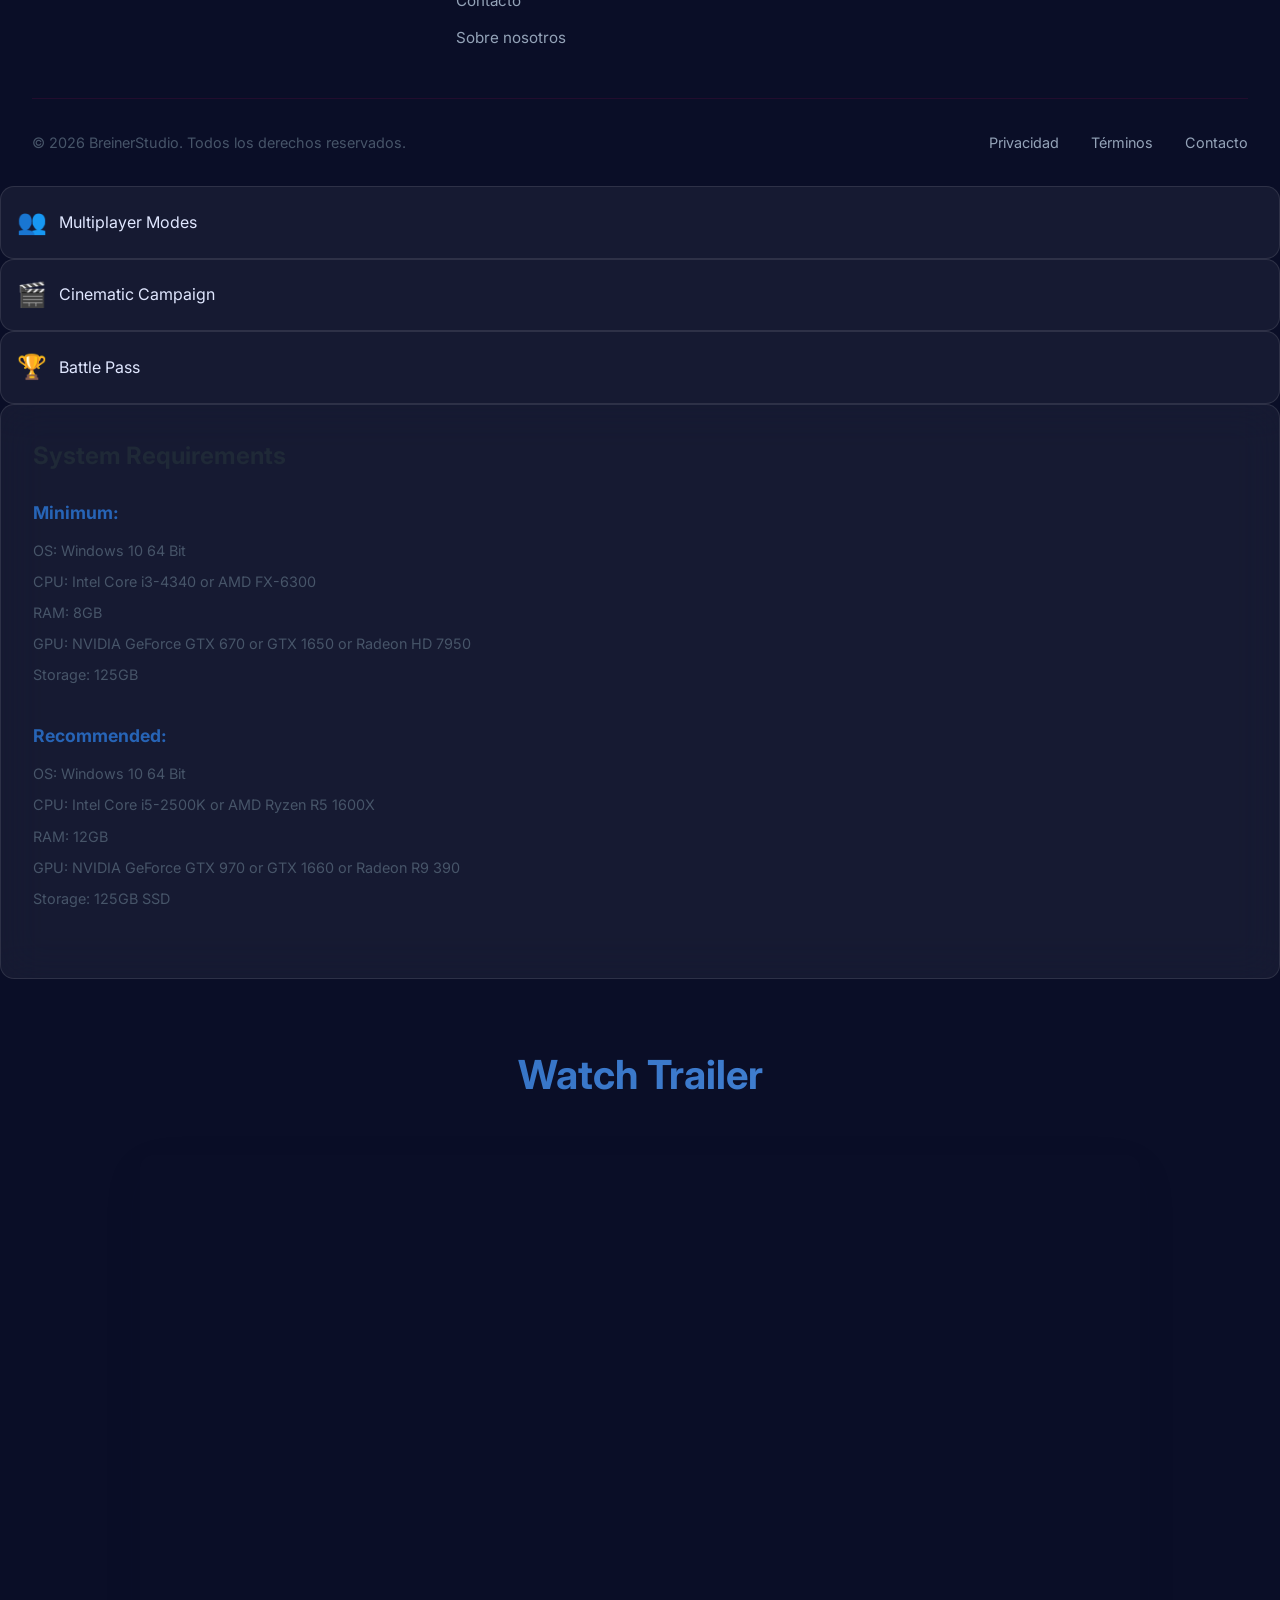
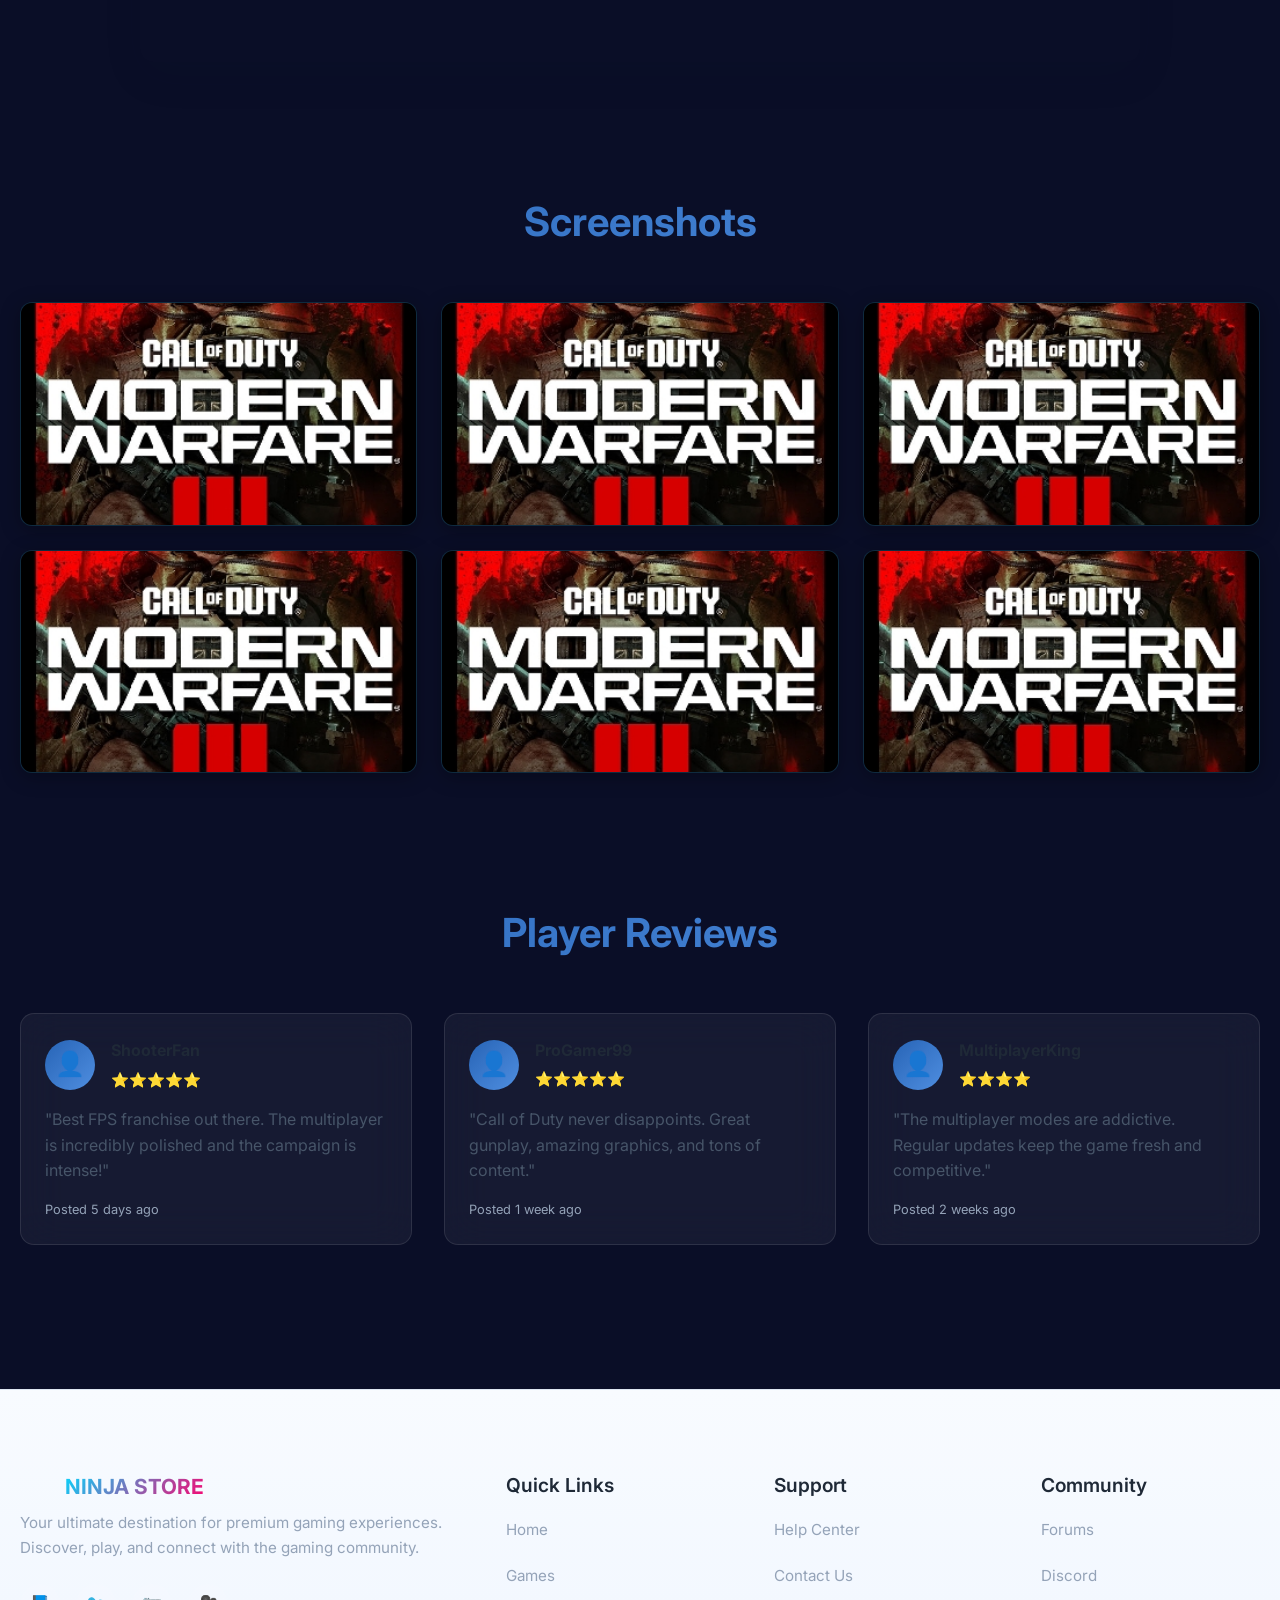
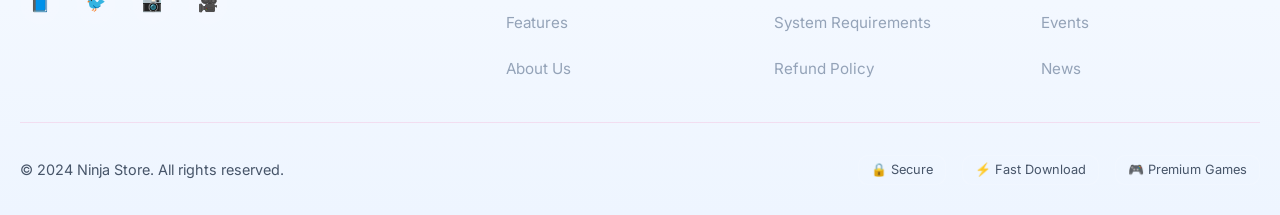
==== commit 885c88f5: "accc" ====
--- a/web/cod.html
+++ b/web/cod.html
@@ -1,79 +1,138 @@
 ﻿<!DOCTYPE html>
-<html lang="en">
+<html lang="es">
 <head>
     <meta charset="UTF-8">
     <meta name="viewport" content="width=device-width, initial-scale=1.0">
-    <title>Call of Duty - Epic Games Store</title>
+    <title>Call of Duty - BreinerStudio</title>
     <link rel="stylesheet" href="css.css">
-    <link rel="icon" href="img/favicon.png">
-    <link href="https://fonts.googleapis.com/css2?family=Inter:wght@300;400;500;600;700&display=swap" rel="stylesheet">
+    <link rel="stylesheet" href="game-page.css">
+    <link rel="stylesheet" href="footer.css">
+    <link rel="icon" href="img/Ninja-Logo.png">
+    <link href="https://fonts.googleapis.com/css2?family=Inter:wght@300;400;500;600;700;800&display=swap" rel="stylesheet">
 </head>
 <body>
     <!-- Navigation -->
     <nav class="navbar">
         <div class="nav-container">
             <div class="nav-logo">
-                <div class="logo"></div>
-                <span class="logo-text">NINJA STORE</span>
-            </div>
-
+                <img src="img/Ninja-Logo.png" alt="BreinerStudio" class="logo-img">
+                <span class="logo-text">BreinerStudio</span>
+            </div>
             <div class="nav-menu">
-                <a href="Index.html" class="nav-link">Home</a>
-                <a href="#games" class="nav-link">Games</a>
-                <a href="#features" class="nav-link">Features</a>
-                <a href="#about" class="nav-link">About</a>
-            </div>
-
-            <div class="nav-actions">
-                <div class="search-box">
-                    <input type="text" placeholder="Search games..." class="search-input">
-                    <button class="search-btn">🔍</button>
-                </div>
-                <div class="cart-icon">🛒 <span class="cart-count">0</span></div>
-                <div class="user-icon">👤</div>
+                <a href="Index.html" class="nav-link">Inicio</a>
+                <a href="Index.html#games" class="nav-link">Juegos</a>
+                <a href="Index.html#contact" class="nav-link">Contacto</a>
+                <a href="Index.html#about" class="nav-link">Sobre nosotros</a>
             </div>
         </div>
     </nav>
 
-    <!-- Game Banner -->
-    <section class="game-banner">
-        <div class="game-banner-bg" style="background-image: url('img/call of duty.jpg');"></div>
-        <div class="game-banner-overlay"></div>
-        <div class="game-banner-content">
-            <div class="game-title-section">
-                <h1 class="game-title">Call of Duty</h1>
-                <div class="game-meta">
-                    <span class="game-developer">Activision</span>
-                    <span class="game-rating">⭐ 4.7/5</span>
-                    <span class="game-reviews">(5.8M reviews)</span>
-                </div>
-            </div>
-            <div class="game-price-box">
-                <div class="price-label">Precio</div>
-                <div class="price-discount">22,99€</div>
-                <div class="original-price">79,99€</div>
-                <div class="price-actions">
-                    <button class="btn-primary">Add to Cart</button>
-                    <button class="btn-secondary">Add to Wishlist</button>
-                </div>
-            </div>
+    <!-- Game Hero Section -->
+    <section class="game-hero">
+        <div class="game-hero-bg" style="background-image: url('img/games/cod-main.jpg');"></div>
+        <div class="game-hero-overlay"></div>
+        <div class="game-hero-content">
+            <h1 class="game-title">Call of Duty</h1>
+            <p class="game-subtitle">Activision</p>
+            <button class="game-btn-play">Jugar Ahora</button>
         </div>
     </section>
 
-    <!-- Game Content -->
-    <main class="game-content">
-        <!-- Game Description -->
-        <section class="game-section">
-            <div class="container">
-                <div class="game-description-grid">
-                    <div class="game-description">
-                        <h2>About This Game</h2>
-                        <p>Call of Duty is a first-person shooter video game franchise published by Activision. Starting out in 2003, it first focused on games set in World War II, but over time, the series has seen releases set in modern times, the midst of the Cold War, futuristic worlds and outer space.</p>
-
-                        <div class="game-highlights">
-                            <div class="highlight-item">
-                                <span class="highlight-icon">🎯</span>
-                                <span>Fast-Paced Action</span>
+    <!-- Game Info Section -->
+    <section class="game-info-section">
+        <div class="game-container">
+            <div class="game-info-main">
+                <h2>Descripción</h2>
+                <p class="game-description">
+                    Vive intensos combates multijugador en los mejores mapas de franquicia. Juega campaña épica con misiones desafiantes y cinematografía impresionante. Modalidades de juego clásicas como Team Deathmatch, Domination y modo Zombis lleno de acción. Con armas realistas y sistemas de progresión emocionantes, Call of Duty es el máximo exponente del shooter competitivo.
+                </p>
+
+                <div class="game-stats">
+                    <div class="stat">
+                        <span class="stat-label">Género</span>
+                        <span class="stat-value">Shooter / FPS</span>
+                    </div>
+                    <div class="stat">
+                        <span class="stat-label">Plataformas</span>
+                        <span class="stat-value">PC, PS5, Xbox</span>
+                    </div>
+                    <div class="stat">
+                        <span class="stat-label">Clasificación</span>
+                        <span class="stat-value">⭐ 4.5/5</span>
+                    </div>
+                </div>
+            </div>
+
+            <!-- Game Gallery -->
+            <div class="game-gallery">
+                <h2>Galería</h2>
+                <div class="gallery-grid">
+                    <div class="gallery-item">
+                        <img src="img/games/cod-1.jpg" alt="Multijugador">
+                        <span class="gallery-label">Multijugador</span>
+                    </div>
+                    <div class="gallery-item">
+                        <img src="img/games/cod-2.jpg" alt="Campaña">
+                        <span class="gallery-label">Campaña</span>
+                    </div>
+                    <div class="gallery-item">
+                        <img src="img/games/cod-3.jpg" alt="Zombis">
+                        <span class="gallery-label">Modo Zombis</span>
+                    </div>
+                </div>
+            </div>
+        </div>
+    </section>
+
+    <!-- Footer -->
+    <footer>
+        <div class="footer-container">
+            <div class="footer-brand">
+                <a href="Index.html" class="footer-logo">
+                    <img src="img/Ninja-Logo.png" alt="BreinerStudio">
+                    <span class="footer-logo-text">BreinerStudio</span>
+                </a>
+                <p class="footer-description">Tu tienda de videojuegos favorita con los mejores títulos y experiencias gaming.</p>
+            </div>
+
+            <div class="footer-section">
+                <h3>Enlaces Rápidos</h3>
+                <div class="footer-links">
+                    <a href="Index.html">Inicio</a>
+                    <a href="Index.html#games">Juegos</a>
+                    <a href="Index.html#contact">Contacto</a>
+                    <a href="Index.html#about">Sobre nosotros</a>
+                </div>
+            </div>
+
+            <div class="footer-section">
+                <h3>Síguenos</h3>
+                <div class="footer-socials">
+                    <a href="#" class="social-icon" title="Twitter">𝕏</a>
+                    <a href="#" class="social-icon" title="Discord">💬</a>
+                    <a href="#" class="social-icon" title="YouTube">▶</a>
+                    <a href="#" class="social-icon" title="Instagram">📷</a>
+                </div>
+            </div>
+        </div>
+
+        <div class="footer-bottom">
+            <p class="footer-copyright">&copy; 2026 BreinerStudio. Todos los derechos reservados.</p>
+            <div class="footer-bottom-links">
+                <a href="#">Privacidad</a>
+                <a href="#">Términos</a>
+                <a href="#">Contacto</a>
+            </div>
+        </div>
+    </footer>
+
+    <script>
+        document.querySelector('.game-btn-play').addEventListener('click', function() {
+            alert('¡Batalla iniciada!');
+        });
+    </script>
+</body>
+</html>
                             </div>
                             <div class="highlight-item">
                                 <span class="highlight-icon">👥</span>
--- a/web/game-page.css
+++ b/web/game-page.css
@@ -0,0 +1,362 @@
+/* ===== GAME PAGE STYLES ===== */
+:root {
+    --dark-bg: #0a0e27;
+    --dark-bg-light: #111729;
+    --gaming-accent: #ff006e;
+    --gaming-blue: #00d9ff;
+    --gaming-purple: #7c3aed;
+    --text-light: #e0e7ff;
+    --text-muted: #94a3b8;
+    --transition: all 0.3s ease;
+    --shadow-glow: 0 0 30px rgba(0, 217, 255, 0.1);
+}
+
+/* Reset and Base Styles */
+body {
+    background: var(--dark-bg);
+    color: var(--text-light);
+    font-family: 'Inter', -apple-system, BlinkMacSystemFont, 'Segoe UI', Roboto, sans-serif;
+}
+
+/* Navigation Update for Dark Theme */
+.navbar {
+    background: rgba(10, 14, 39, 0.95);
+    border-bottom: 1px solid rgba(0, 217, 255, 0.1);
+    backdrop-filter: blur(18px);
+    padding: 1rem 2rem;
+    position: sticky;
+    top: 0;
+    z-index: 1000;
+}
+
+.nav-container {
+    max-width: 1200px;
+    margin: 0 auto;
+    display: flex;
+    align-items: center;
+    justify-content: space-between;
+}
+
+.nav-logo {
+    display: flex;
+    align-items: center;
+    gap: 0.8rem;
+    text-decoration: none;
+    font-size: 1.3rem;
+    font-weight: 700;
+    color: var(--text-light);
+}
+
+.nav-logo img {
+    width: 40px;
+    height: 40px;
+    border-radius: 6px;
+}
+
+.logo-text {
+    background: linear-gradient(135deg, var(--gaming-blue), var(--gaming-accent));
+    -webkit-background-clip: text;
+    -webkit-text-fill-color: transparent;
+    background-clip: text;
+}
+
+.nav-menu {
+    display: flex;
+    gap: 2rem;
+}
+
+.nav-link {
+    color: var(--text-muted);
+    text-decoration: none;
+    font-weight: 500;
+    transition: var(--transition);
+    position: relative;
+}
+
+.nav-link:hover {
+    color: var(--gaming-blue);
+}
+
+.nav-link::after {
+    content: '';
+    position: absolute;
+    bottom: -5px;
+    left: 0;
+    width: 0;
+    height: 2px;
+    background: linear-gradient(135deg, var(--gaming-blue), var(--gaming-accent));
+    transition: var(--transition);
+}
+
+.nav-link:hover::after {
+    width: 100%;
+}
+
+/* Game Hero Section */
+.game-hero {
+    position: relative;
+    height: 70vh;
+    display: flex;
+    align-items: center;
+    justify-content: center;
+    overflow: hidden;
+    margin-top: 60px;
+}
+
+.game-hero-bg {
+    position: absolute;
+    inset: 0;
+    background-size: cover;
+    background-position: center;
+    z-index: 1;
+}
+
+.game-hero-overlay {
+    position: absolute;
+    inset: 0;
+    background: linear-gradient(135deg, rgba(10, 14, 39, 0.7) 0%, rgba(10, 14, 39, 0.4) 50%, rgba(0, 217, 255, 0.05) 100%);
+    z-index: 2;
+}
+
+.game-hero-content {
+    position: relative;
+    z-index: 3;
+    text-align: center;
+    color: var(--text-light);
+}
+
+.game-title {
+    font-size: clamp(2.5rem, 6vw, 4rem);
+    font-weight: 800;
+    margin-bottom: 0.5rem;
+    text-shadow: 0 0 20px rgba(0, 217, 255, 0.3);
+    letter-spacing: -0.02em;
+}
+
+.game-subtitle {
+    font-size: 1.2rem;
+    color: var(--gaming-blue);
+    margin-bottom: 2rem;
+    font-weight: 500;
+}
+
+.game-btn-play {
+    display: inline-flex;
+    align-items: center;
+    gap: 0.8rem;
+    background: linear-gradient(135deg, var(--gaming-accent), #ff1744);
+    color: white;
+    padding: 1rem 2.5rem;
+    border-radius: 50px;
+    border: none;
+    font-size: 1.1rem;
+    font-weight: 700;
+    cursor: pointer;
+    transition: var(--transition);
+    box-shadow: 0 0 30px rgba(255, 0, 110, 0.4);
+    text-decoration: none;
+    position: relative;
+    overflow: hidden;
+}
+
+.game-btn-play::before {
+    content: '';
+    position: absolute;
+    inset: 0;
+    background: linear-gradient(90deg, transparent, rgba(255, 255, 255, 0.2), transparent);
+    transform: translateX(-100%);
+    transition: transform 0.5s ease;
+}
+
+.game-btn-play:hover::before {
+    transform: translateX(100%);
+}
+
+.game-btn-play:hover {
+    transform: translateY(-3px);
+    box-shadow: 0 0 50px rgba(255, 0, 110, 0.6);
+}
+
+/* Game Info Section */
+.game-info-section {
+    padding: 4rem 2rem;
+    background: linear-gradient(180deg, var(--dark-bg) 0%, var(--dark-bg-light) 100%);
+}
+
+.game-container {
+    max-width: 1200px;
+    margin: 0 auto;
+    display: grid;
+    grid-template-columns: 1fr 1fr;
+    gap: 4rem;
+}
+
+.game-info-main h2,
+.game-gallery h2 {
+    font-size: 1.8rem;
+    margin-bottom: 1.5rem;
+    color: var(--text-light);
+    font-weight: 700;
+    position: relative;
+    padding-bottom: 1rem;
+}
+
+.game-info-main h2::after,
+.game-gallery h2::after {
+    content: '';
+    position: absolute;
+    bottom: 0;
+    left: 0;
+    width: 60px;
+    height: 3px;
+    background: linear-gradient(135deg, var(--gaming-blue), var(--gaming-accent));
+    border-radius: 2px;
+}
+
+.game-description {
+    font-size: 1rem;
+    line-height: 1.8;
+    color: var(--text-muted);
+    margin-bottom: 2rem;
+}
+
+/* Game Stats */
+.game-stats {
+    display: grid;
+    grid-template-columns: repeat(3, 1fr);
+    gap: 1.5rem;
+    margin-top: 2rem;
+    padding-top: 2rem;
+    border-top: 1px solid rgba(0, 217, 255, 0.1);
+}
+
+.stat {
+    display: flex;
+    flex-direction: column;
+    gap: 0.5rem;
+}
+
+.stat-label {
+    font-size: 0.85rem;
+    color: var(--text-muted);
+    text-transform: uppercase;
+    letter-spacing: 1px;
+    font-weight: 600;
+}
+
+.stat-value {
+    font-size: 1.1rem;
+    color: var(--gaming-blue);
+    font-weight: 700;
+}
+
+/* Gallery Grid */
+.gallery-grid {
+    display: grid;
+    grid-template-columns: repeat(3, 1fr);
+    gap: 1.5rem;
+    margin-top: 1.5rem;
+}
+
+.gallery-item {
+    position: relative;
+    border-radius: 12px;
+    overflow: hidden;
+    cursor: pointer;
+    aspect-ratio: 16/9;
+    background: var(--dark-bg-light);
+    border: 1px solid rgba(0, 217, 255, 0.1);
+    transition: var(--transition);
+}
+
+.gallery-item img {
+    width: 100%;
+    height: 100%;
+    object-fit: cover;
+    transition: var(--transition);
+}
+
+.gallery-item::before {
+    content: '';
+    position: absolute;
+    inset: 0;
+    background: rgba(0, 217, 255, 0.1);
+    opacity: 0;
+    transition: var(--transition);
+    z-index: 2;
+}
+
+.gallery-item:hover::before {
+    opacity: 1;
+}
+
+.gallery-item:hover img {
+    transform: scale(1.05);
+}
+
+.gallery-label {
+    position: absolute;
+    bottom: 1rem;
+    left: 1rem;
+    color: var(--text-light);
+    font-weight: 700;
+    font-size: 0.95rem;
+    z-index: 3;
+    opacity: 0;
+    transform: translateY(10px);
+    transition: var(--transition);
+}
+
+.gallery-item:hover .gallery-label {
+    opacity: 1;
+    transform: translateY(0);
+}
+
+/* Responsive Design */
+@media (max-width: 768px) {
+    .game-hero {
+        height: 50vh;
+        margin-top: 50px;
+    }
+
+    .game-title {
+        font-size: 2rem;
+    }
+
+    .game-container {
+        grid-template-columns: 1fr;
+        gap: 3rem;
+    }
+
+    .gallery-grid {
+        grid-template-columns: 1fr;
+    }
+
+    .game-stats {
+        grid-template-columns: 1fr;
+    }
+
+    .nav-menu {
+        gap: 1rem;
+        font-size: 0.9rem;
+    }
+}
+
+@media (max-width: 480px) {
+    .game-hero {
+        height: 40vh;
+    }
+
+    .game-title {
+        font-size: 1.5rem;
+    }
+
+    .game-btn-play {
+        padding: 0.8rem 2rem;
+        font-size: 0.95rem;
+    }
+
+    .nav-menu {
+        display: none;
+    }
+}
--- a/web/footer.css
+++ b/web/footer.css
@@ -0,0 +1,194 @@
+/* ===== MODERN GAMING FOOTER STYLES ===== */
+:root {
+    --footer-bg: #0a0e27;
+    --footer-bg-light: #111729;
+    --gaming-accent: #ff006e;
+    --gaming-blue: #00d9ff;
+    --gaming-purple: #7c3aed;
+    --text-light: #e0e7ff;
+    --text-muted: #94a3b8;
+    --transition: all 0.3s ease;
+}
+
+footer {
+    background: var(--footer-bg);
+    border-top: 1px solid rgba(255, 0, 110, 0.1);
+    color: var(--text-light);
+    padding: 4rem 2rem 2rem;
+    margin-top: 6rem;
+    font-family: 'Inter', -apple-system, BlinkMacSystemFont, 'Segoe UI', Roboto, sans-serif;
+}
+
+.footer-container {
+    max-width: 1200px;
+    margin: 0 auto;
+    display: grid;
+    grid-template-columns: repeat(auto-fit, minmax(250px, 1fr));
+    gap: 3rem;
+    margin-bottom: 3rem;
+}
+
+/* Footer Branding Section */
+.footer-brand {
+    display: flex;
+    flex-direction: column;
+    gap: 1rem;
+}
+
+.footer-logo {
+    display: flex;
+    align-items: center;
+    gap: 0.8rem;
+    text-decoration: none;
+    margin-bottom: 0.5rem;
+}
+
+.footer-logo img {
+    width: 48px;
+    height: 48px;
+    border-radius: 8px;
+    transition: var(--transition);
+}
+
+.footer-logo img:hover {
+    transform: scale(1.1) rotate(5deg);
+}
+
+.footer-logo-text {
+    font-size: 1.3rem;
+    font-weight: 700;
+    background: linear-gradient(135deg, var(--gaming-blue), var(--gaming-accent));
+    -webkit-background-clip: text;
+    -webkit-text-fill-color: transparent;
+    background-clip: text;
+}
+
+.footer-description {
+    font-size: 0.95rem;
+    color: var(--text-muted);
+    line-height: 1.6;
+}
+
+/* Footer Links Section */
+.footer-section h3 {
+    font-size: 1rem;
+    font-weight: 700;
+    margin-bottom: 1.2rem;
+    color: var(--text-light);
+    text-transform: uppercase;
+    letter-spacing: 1px;
+    font-size: 0.85rem;
+}
+
+.footer-links {
+    display: flex;
+    flex-direction: column;
+    gap: 0.8rem;
+}
+
+.footer-links a {
+    color: var(--text-muted);
+    text-decoration: none;
+    font-size: 0.95rem;
+    transition: var(--transition);
+    display: inline-block;
+}
+
+.footer-links a:hover {
+    color: var(--gaming-blue);
+    transform: translateX(4px);
+    padding-left: 4px;
+}
+
+/* Footer Social Icons */
+.footer-socials {
+    display: flex;
+    gap: 1rem;
+    margin-top: 1rem;
+}
+
+.social-icon {
+    width: 40px;
+    height: 40px;
+    border-radius: 50%;
+    background: rgba(255, 0, 110, 0.1);
+    border: 1px solid rgba(255, 0, 110, 0.2);
+    display: flex;
+    align-items: center;
+    justify-content: center;
+    text-decoration: none;
+    color: var(--gaming-blue);
+    font-size: 1.2rem;
+    transition: var(--transition);
+}
+
+.social-icon:hover {
+    background: rgba(255, 0, 110, 0.2);
+    color: var(--gaming-accent);
+    transform: translateY(-3px) rotate(5deg);
+    box-shadow: 0 4px 12px rgba(255, 0, 110, 0.15);
+}
+
+/* Footer Bottom */
+.footer-bottom {
+    border-top: 1px solid rgba(255, 0, 110, 0.1);
+    padding-top: 2rem;
+    display: flex;
+    justify-content: space-between;
+    align-items: center;
+    flex-wrap: wrap;
+    gap: 1rem;
+}
+
+.footer-copyright {
+    color: var(--text-muted);
+    font-size: 0.9rem;
+}
+
+.footer-bottom-links {
+    display: flex;
+    gap: 2rem;
+}
+
+.footer-bottom-links a {
+    color: var(--text-muted);
+    text-decoration: none;
+    font-size: 0.9rem;
+    transition: var(--transition);
+}
+
+.footer-bottom-links a:hover {
+    color: var(--gaming-blue);
+}
+
+/* Responsive */
+@media (max-width: 768px) {
+    .footer-container {
+        grid-template-columns: repeat(2, 1fr);
+        gap: 2rem;
+    }
+
+    .footer-bottom {
+        flex-direction: column;
+        text-align: center;
+    }
+
+    .footer-bottom-links {
+        width: 100%;
+        justify-content: center;
+    }
+}
+
+.idioma {
+    cursor: pointer;
+    color: var(--text-secondary);
+    transition: var(--transition);
+}
+
+.idioma:hover {
+    color: var(--neon-blue);
+}
+
+
+     
+ 
